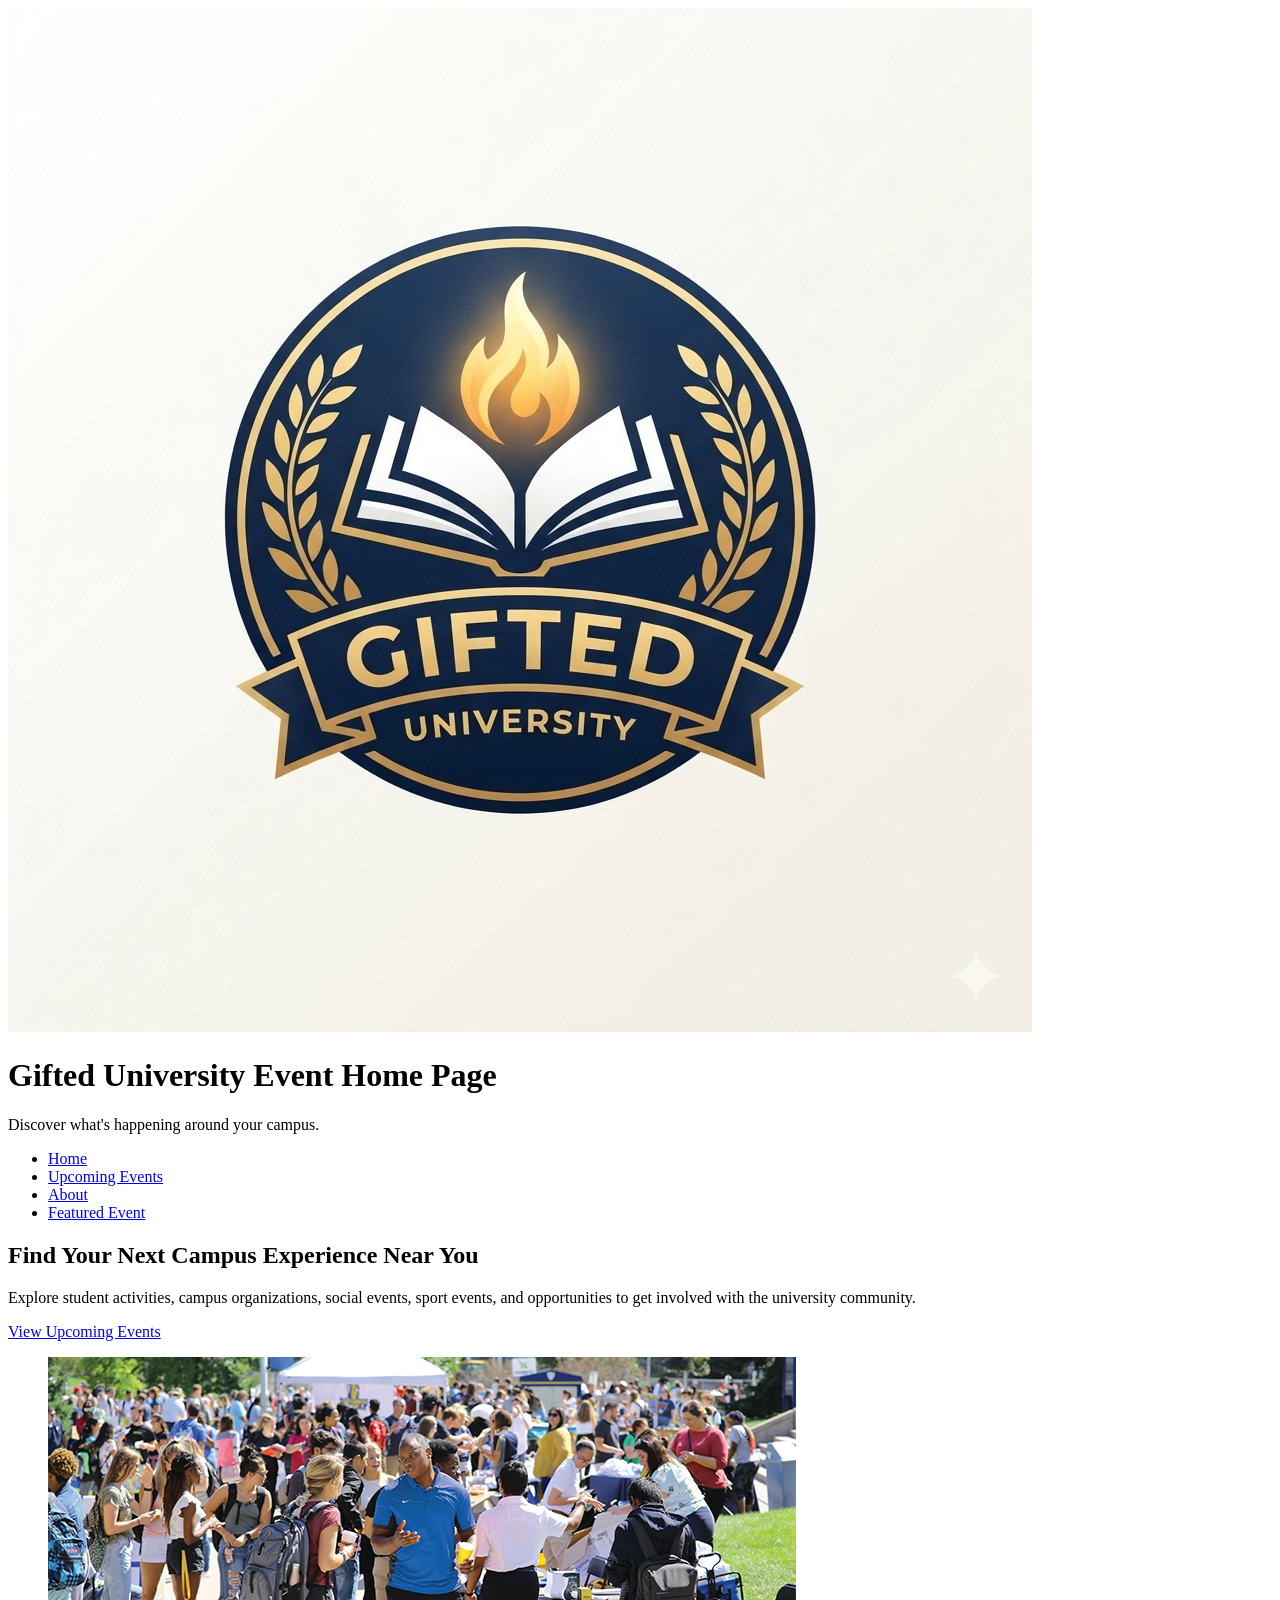
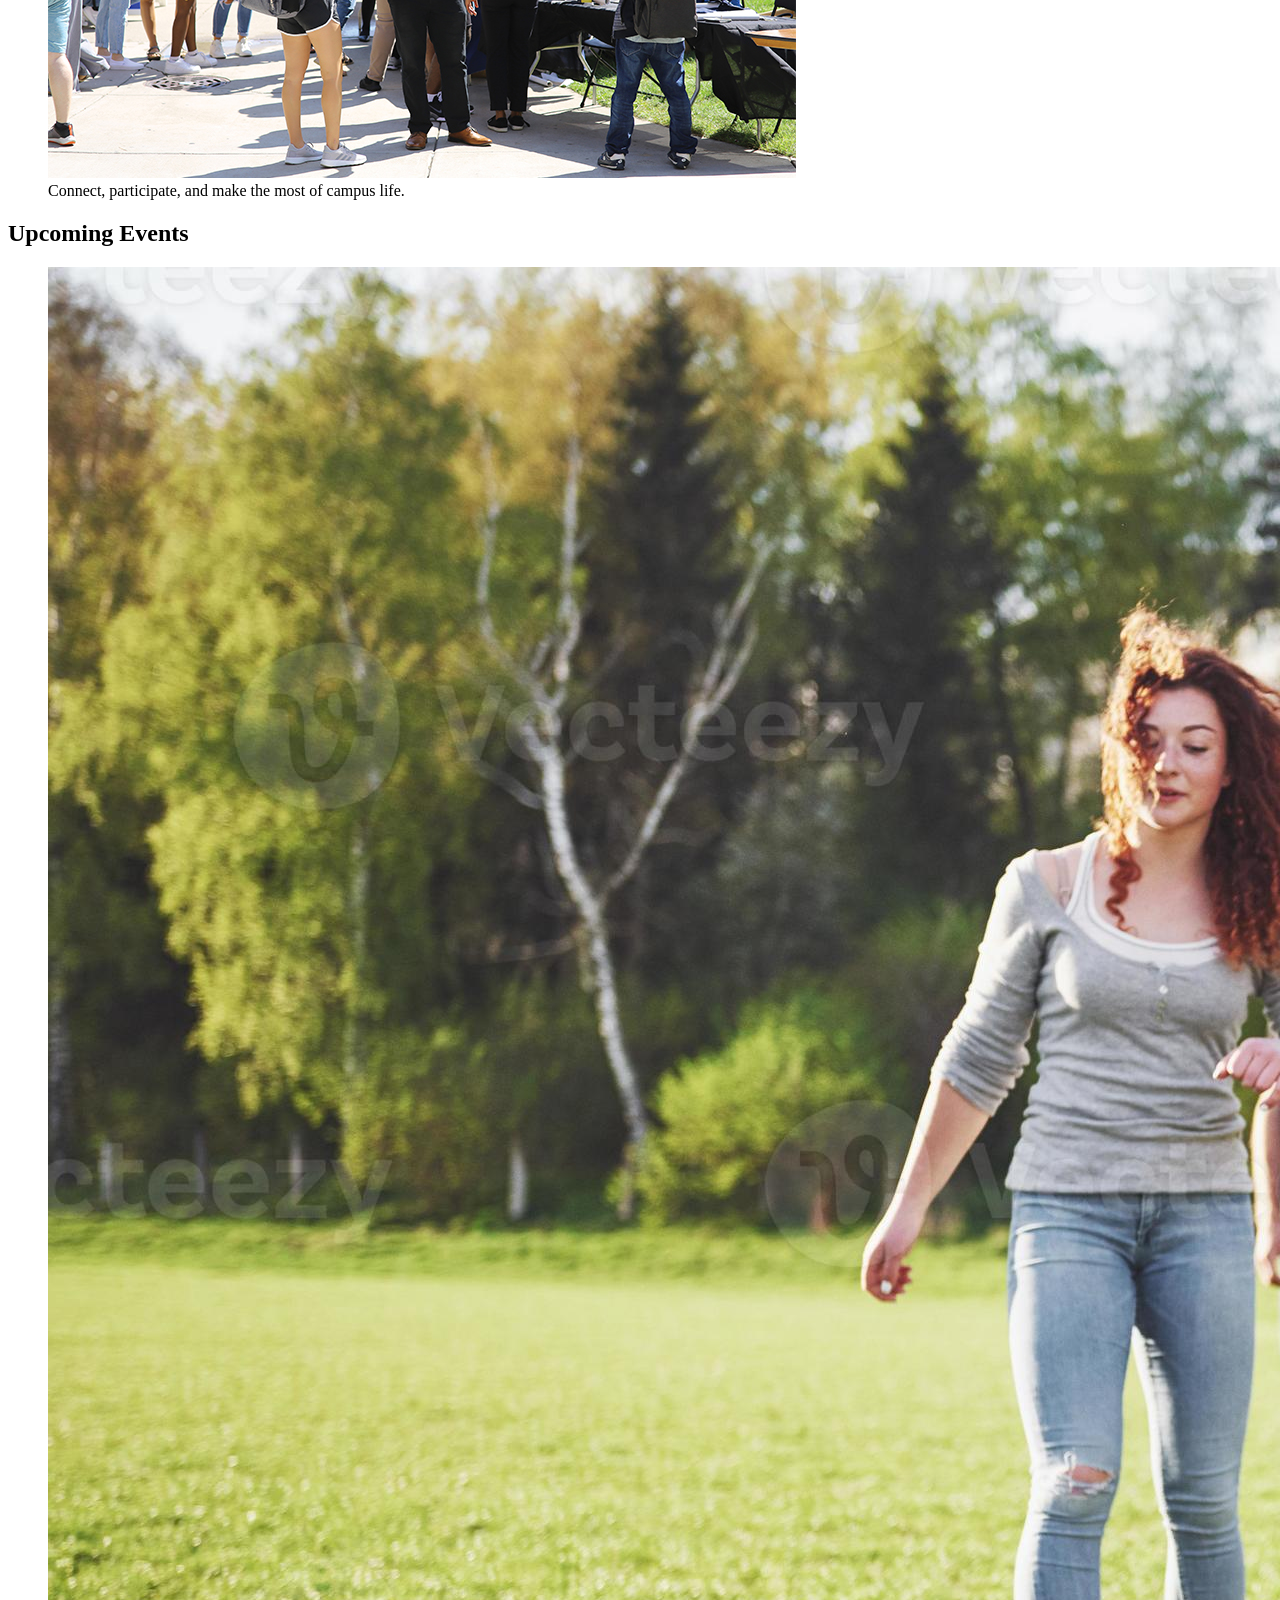
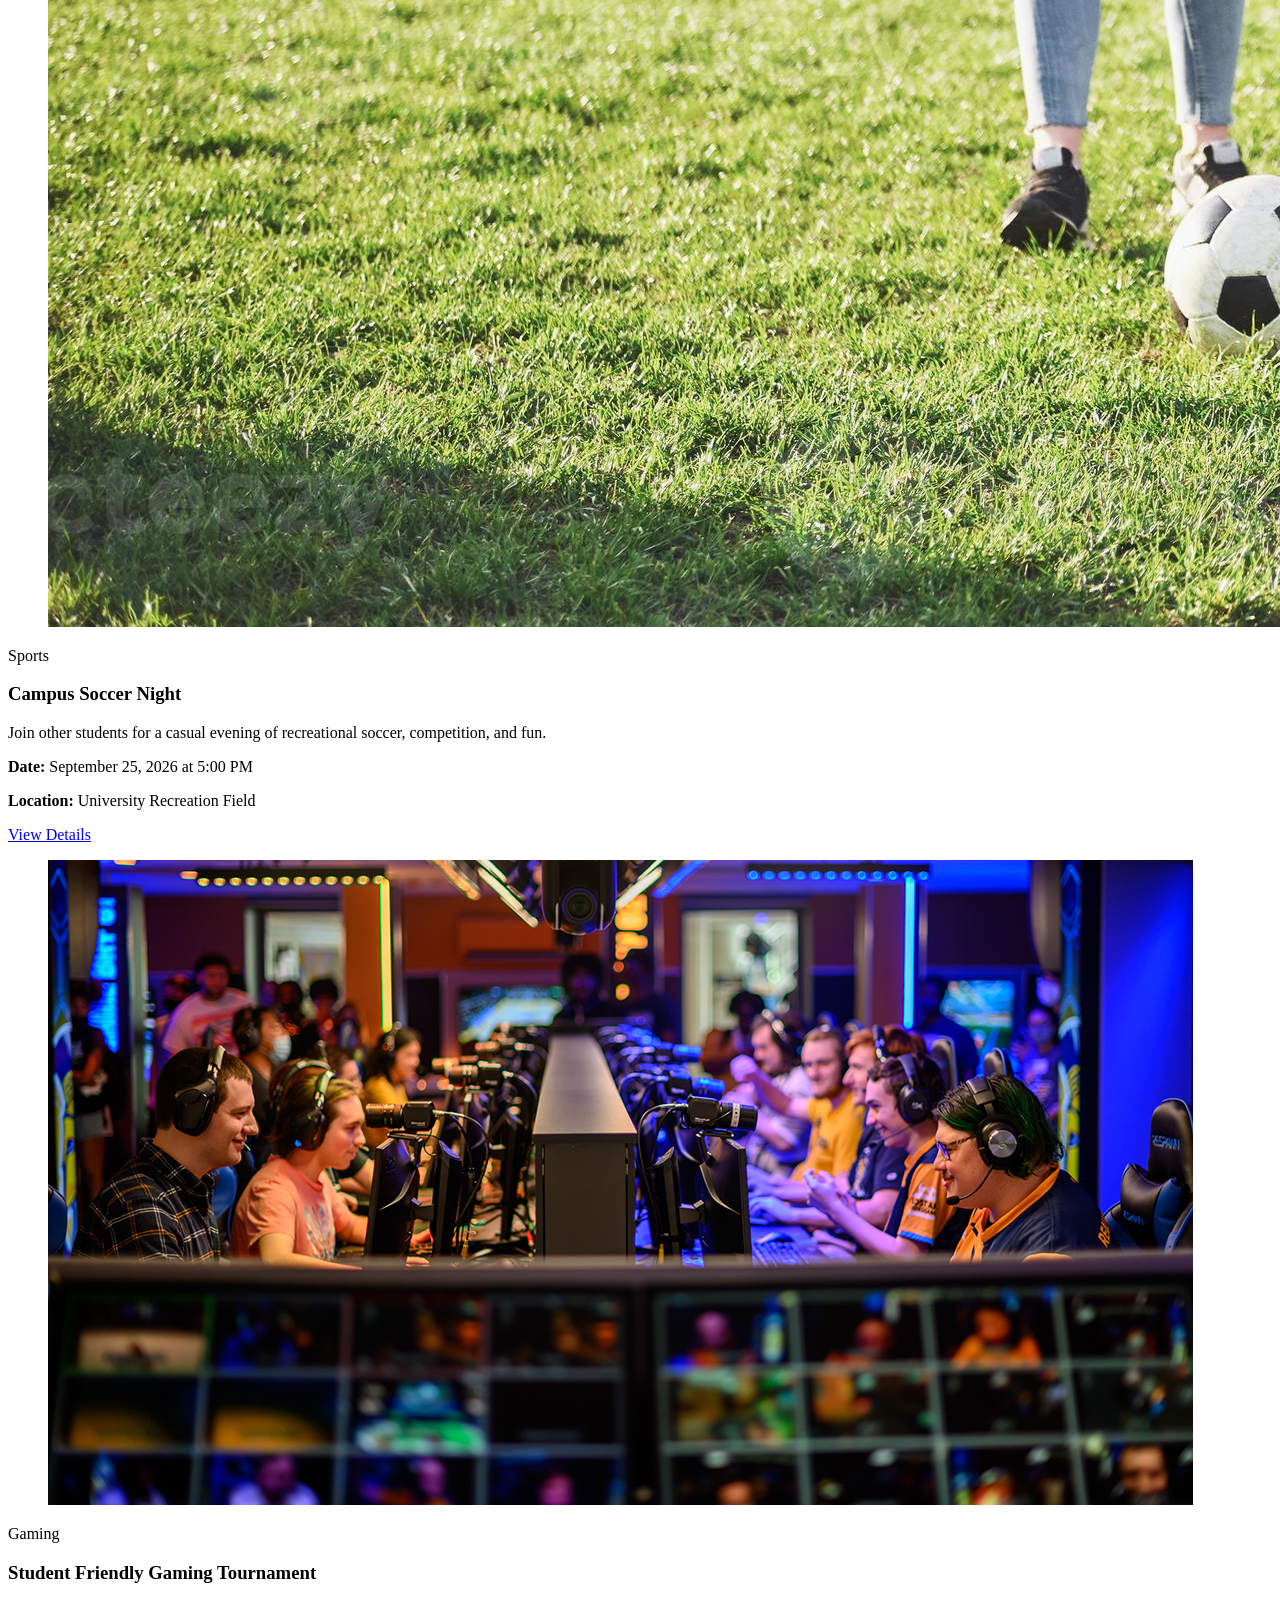
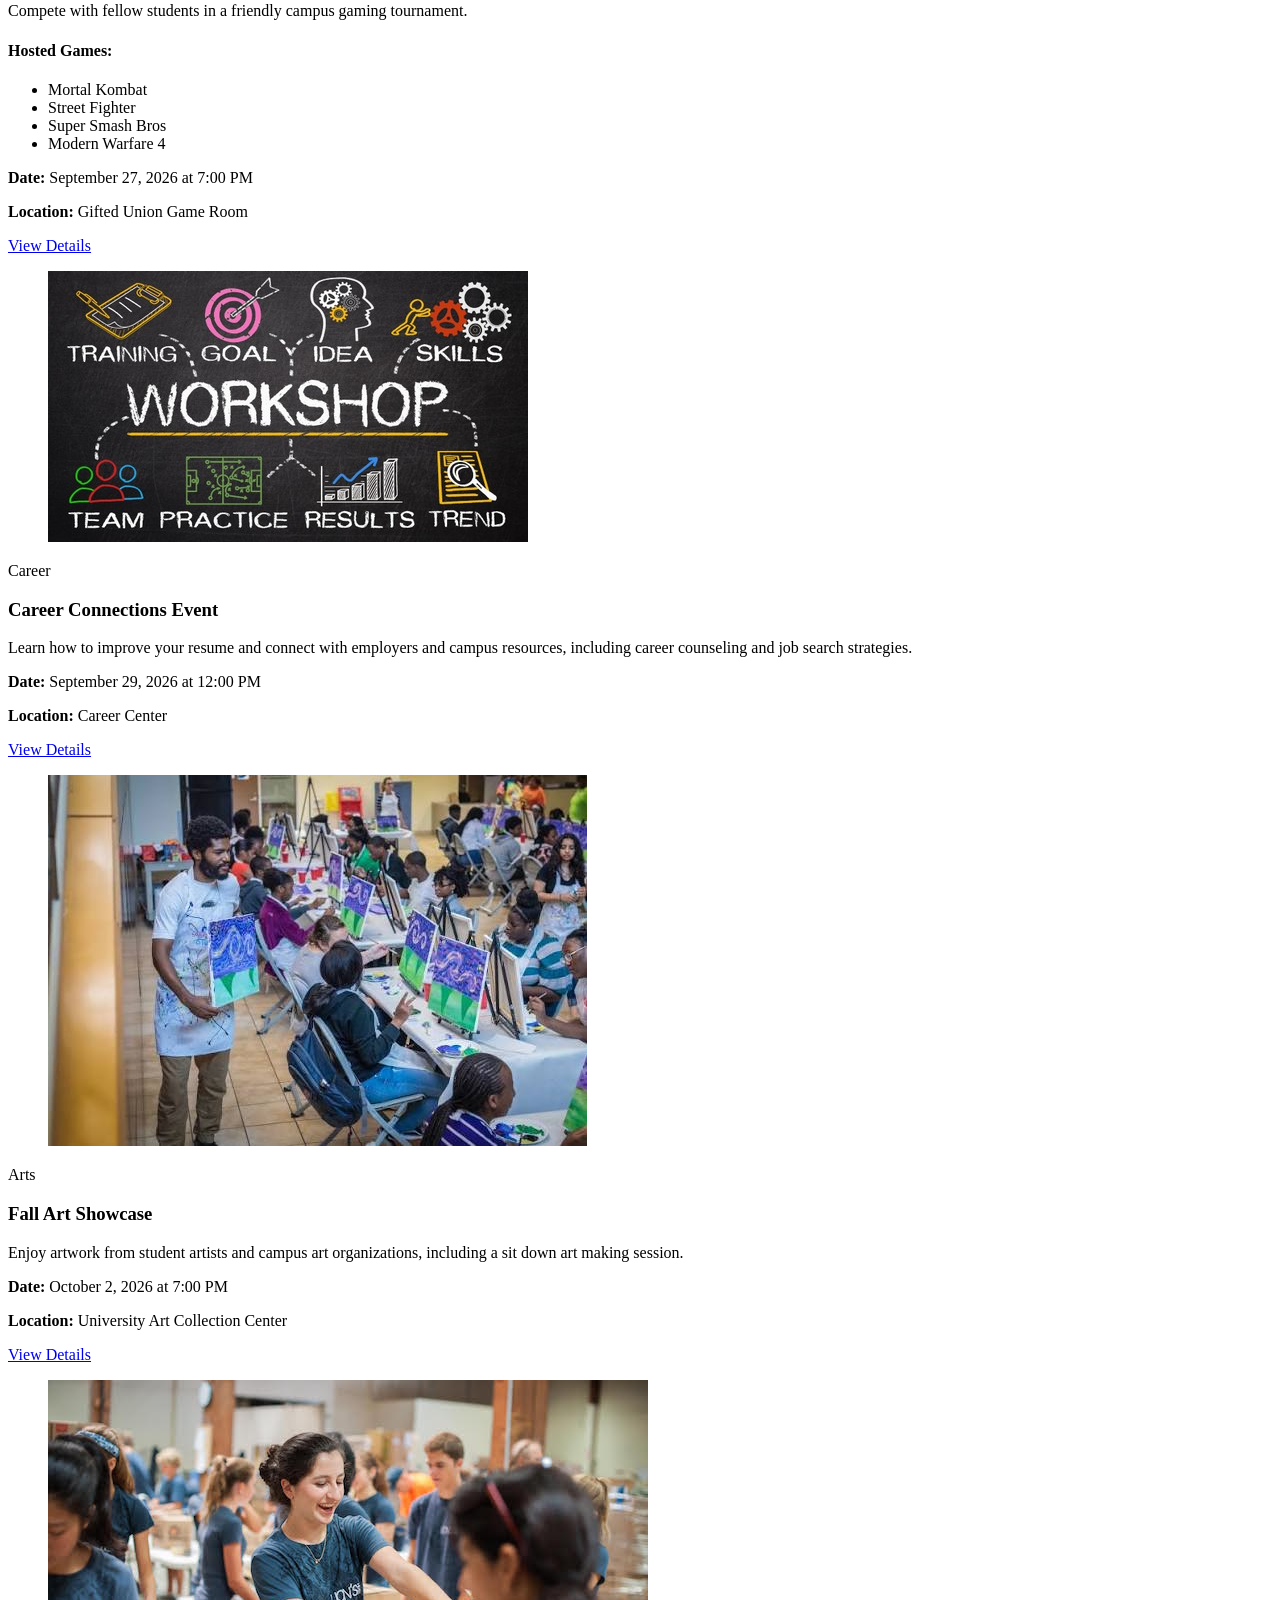
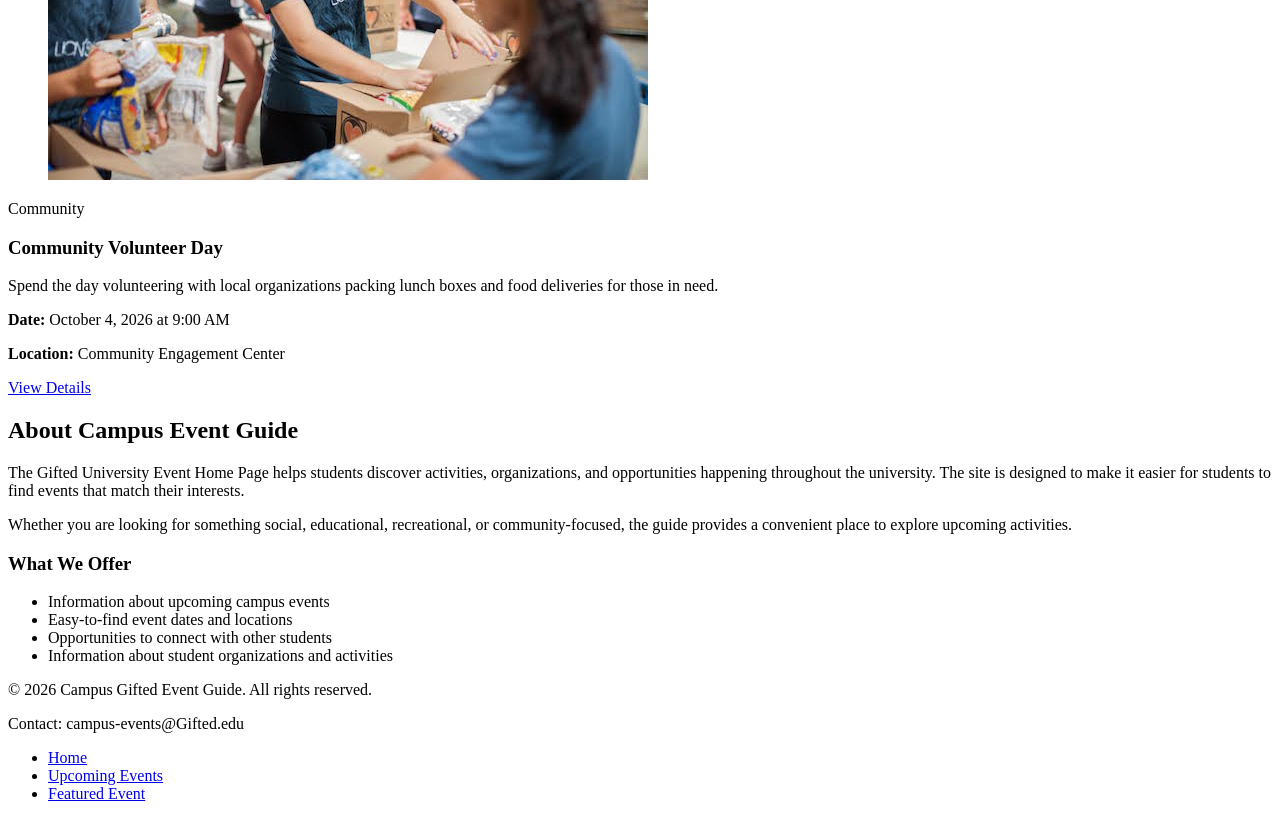
==== index.html @ 8188c454 "Worked out the homepage to include all necessary required criteria as the rubric indicated without c" ====
<!DOCTYPE html>

<html lang="en">

<head>
    <meta charset="UTF-8">
    <meta name="viewport" content="width=device-width, initial-scale=1.0">
    <title>Gifted University Event Home Page</title>
    <link rel="stylesheet" href="css/styles.css">
    <!-- Favicon -->
    <link rel="icon" href="images/download.jpg" type="image/x-icon">
</head>

<body>

    <header>
        <img src="images/download.jpg" alt="Gifted University Logo" class="logo">
        <h1>Gifted University Event Home Page</h1>
        <p>Discover what's happening around your campus.</p>

        <nav>
            <ul>
                <li><a href="index.html">Home</a></li>
                <li><a href="#upcoming-events">Upcoming Events</a></li>
                <li><a href="#about">About</a></li>
                <li><a href="events.html">Featured Event</a></li>
            </ul>
        </nav>
    </header>

    <main>
        <section class="hero">
            <div class="hero-content">
                <h2>Find Your Next Campus Experience Near You</h2>
                <p>
                    Explore student activities, campus organizations, social
                    events, sport events, and opportunities to get involved with the university
                    community.
                </p>

                <a class="button" href="#upcoming-events">
                    View Upcoming Events
                </a>
            </div>

            <figure>
                <img src="images/students_participating.jpg" alt="Students participating in a campus event">
                <figcaption>Connect, participate, and make the most of campus life.</figcaption>
            </figure>
        </section>


        <section id="upcoming-events">
            <h2>Upcoming Events</h2>

            <div class="event-grid">

                <article class="event-card">
                    <figure>
                        <img src="images/students_playing_soccer.jpg" alt="Students playing soccer on campus">
                    </figure>

                    <p class="category">Sports</p>
                    <h3>Campus Soccer Night</h3>

                    <p>
                        Join other students for a casual evening of recreational soccer,
                        competition, and fun.
                    </p>

                    <p>
                        <strong>Date:</strong>
                        <time datetime="2026-09-25T18:00">September 25, 2026 at 5:00 PM</time>
                    </p>

                    <p><strong>Location:</strong> University Recreation Field</p>

                    <a href="events.html">View Details</a>
                </article>


                <article class="event-card">
                    <figure>
                        <img src="images/college_gaming.jpg"
                            alt="Students playing video games at a campus gaming event">
                    </figure>

                    <p class="category">Gaming</p>
                    <h3>Student Friendly Gaming Tournament</h3>

                    <p>
                        Compete with fellow students in a friendly campus
                        gaming tournament.
                    </p>

                    <h4>Hosted Games:</h4>

                    <ul>
                        <li>Mortal Kombat</li>
                        <li>Street Fighter</li>
                        <li>Super Smash Bros</li>
                        <li>Modern Warfare 4</li>
                    </ul>

                    <p>
                        <strong>Date:</strong>
                        <time datetime="2026-09-27T15:00">September 27, 2026 at 7:00 PM</time>
                    </p>

                    <p><strong>Location:</strong> Gifted Union Game Room</p>

                    <a href="events.html">View Details</a>
                </article>


                <article class="event-card">
                    <figure>
                        <img src="images/career_event.jpg" alt="Students attending a career development event">
                    </figure>

                    <p class="category">Career</p>
                    <h3>Career Connections Event</h3>

                    <p>
                        Learn how to improve your resume and connect with
                        employers and campus resources, including career counseling and job search strategies.
                    </p>

                    <p>
                        <strong>Date:</strong>
                        <time datetime="2026-09-29T12:00">September 29, 2026 at 12:00 PM</time>
                    </p>

                    <p><strong>Location:</strong> Career Center</p>

                    <a href="events.html">View Details</a>
                </article>


                <article class="event-card">
                    <figure>
                        <img src="images/students_painting.jpg"
                            alt="Students drawing and painting at a campus art showcase">
                    </figure>

                    <p class="category">Arts</p>
                    <h3>Fall Art Showcase</h3>

                    <p>
                        Enjoy artwork from student artists and
                        campus art organizations, including a sit down art making session.
                    </p>

                    <p>
                        <strong>Date:</strong>
                        <time datetime="2026-10-02T19:00">October 2, 2026 at 7:00 PM</time>
                    </p>

                    <p><strong>Location:</strong> University Art Collection Center</p>

                    <a href="events.html">View Details</a>
                </article>


                <article class="event-card">
                    <figure>
                        <img src="images/college_volunteer.png"
                            alt="Students volunteering together at a community event">
                    </figure>

                    <p class="category">Community</p>
                    <h3>Community Volunteer Day</h3>

                    <p>
                        Spend the day volunteering with local organizations
                        packing lunch boxes and food deliveries for those in need.
                    </p>

                    <p>
                        <strong>Date:</strong>
                        <time datetime="2026-10-04T09:00">October 4, 2026 at 9:00 AM</time>
                    </p>

                    <p><strong>Location:</strong> Community Engagement Center</p>

                    <a href="events.html">View Details</a>
                </article>

            </div>
        </section>


        <section id="about">
            <h2>About Campus Event Guide</h2>

            <p>
                The Gifted University Event Home Page helps students discover activities,
                organizations, and opportunities happening throughout the
                university. The site is designed to make it easier for students
                to find events that match their interests.
            </p>

            <p>
                Whether you are looking for something social, educational,
                recreational, or community-focused, the guide provides a
                convenient place to explore upcoming activities.
            </p>

            <h3>What We Offer</h3>

            <ul>
                <li>Information about upcoming campus events</li>
                <li>Easy-to-find event dates and locations</li>
                <li>Opportunities to connect with other students</li>
                <li>Information about student organizations and activities</li>
            </ul>
        </section>

    </main>


    <footer>
        <p>&copy; 2026 Campus Gifted Event Guide. All rights reserved.</p>
        <p>Contact: campus-events@Gifted.edu</p>

        <nav>
            <ul>
                <li><a href="index.html">Home</a></li>
                <li><a href="#upcoming-events">Upcoming Events</a></li>
                <li><a href="events.html">Featured Event</a></li>
            </ul>
        </nav>
    </footer>

</body>

</html>
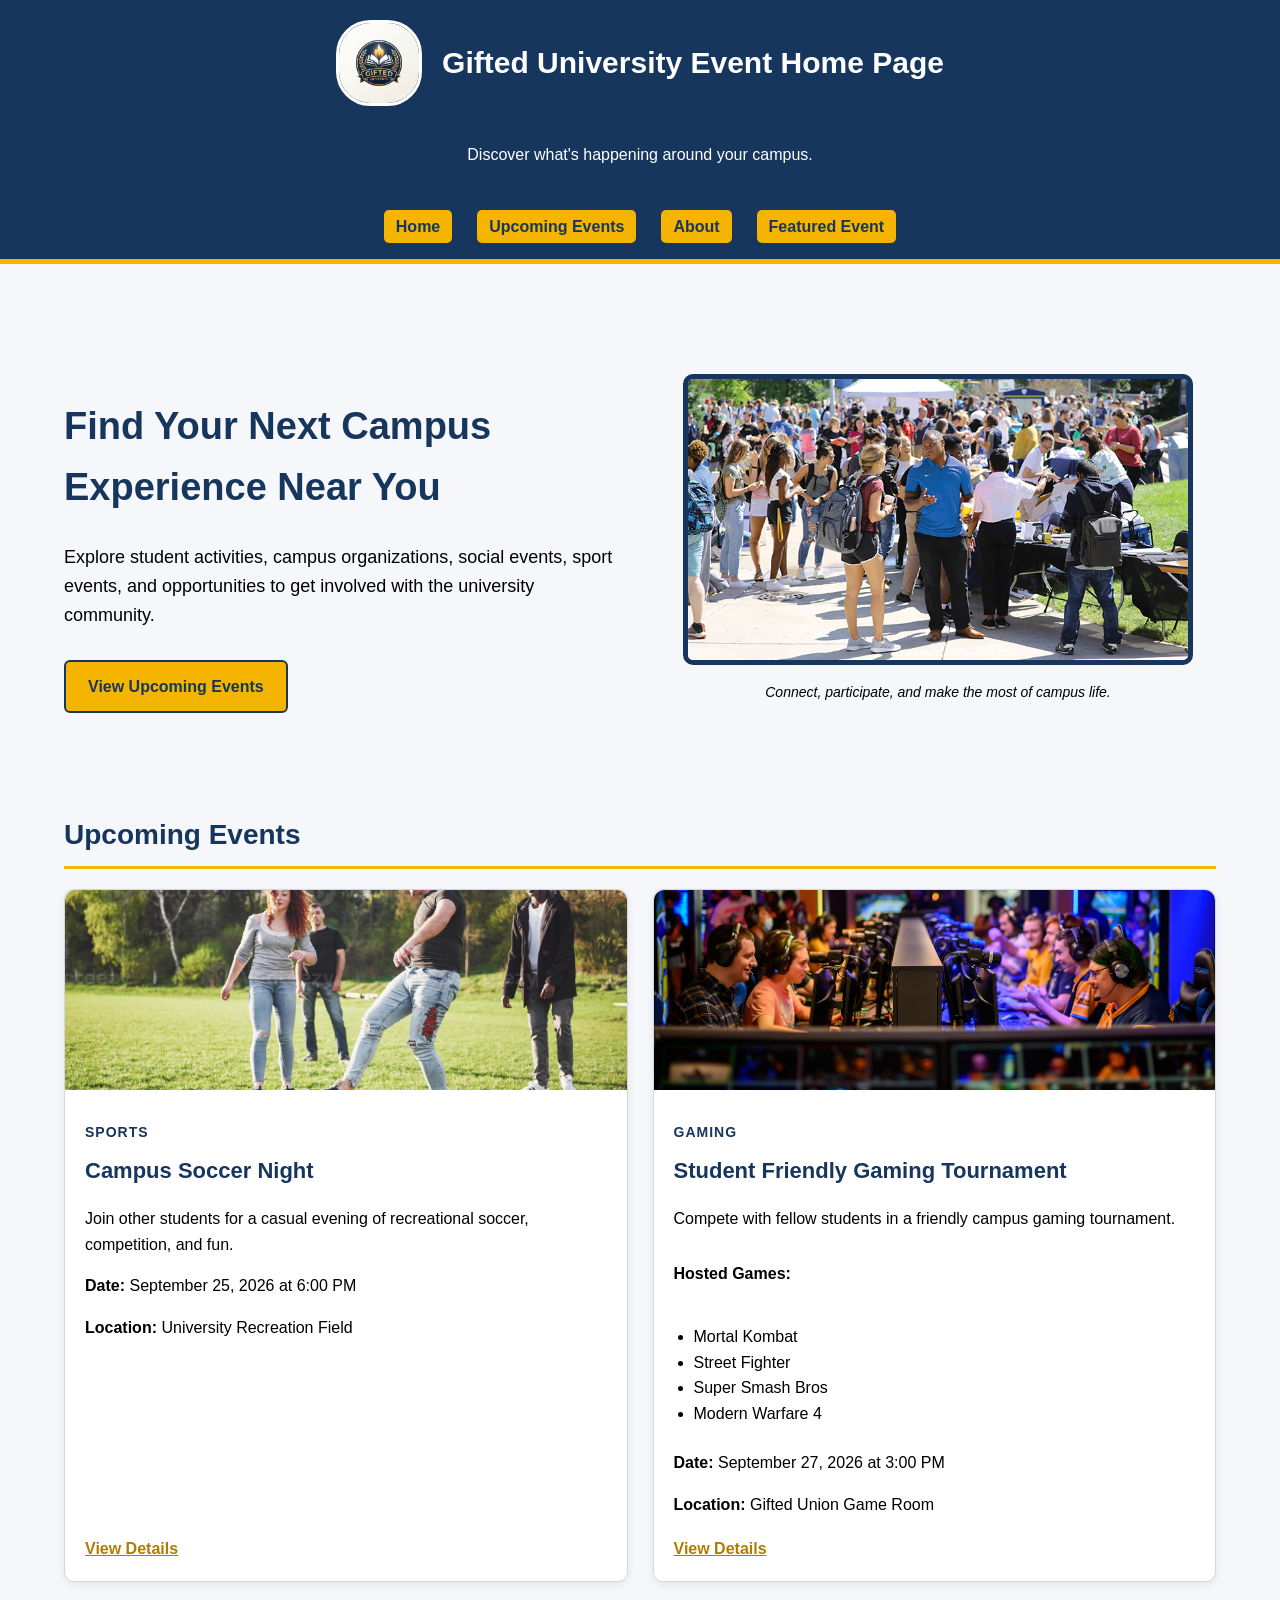
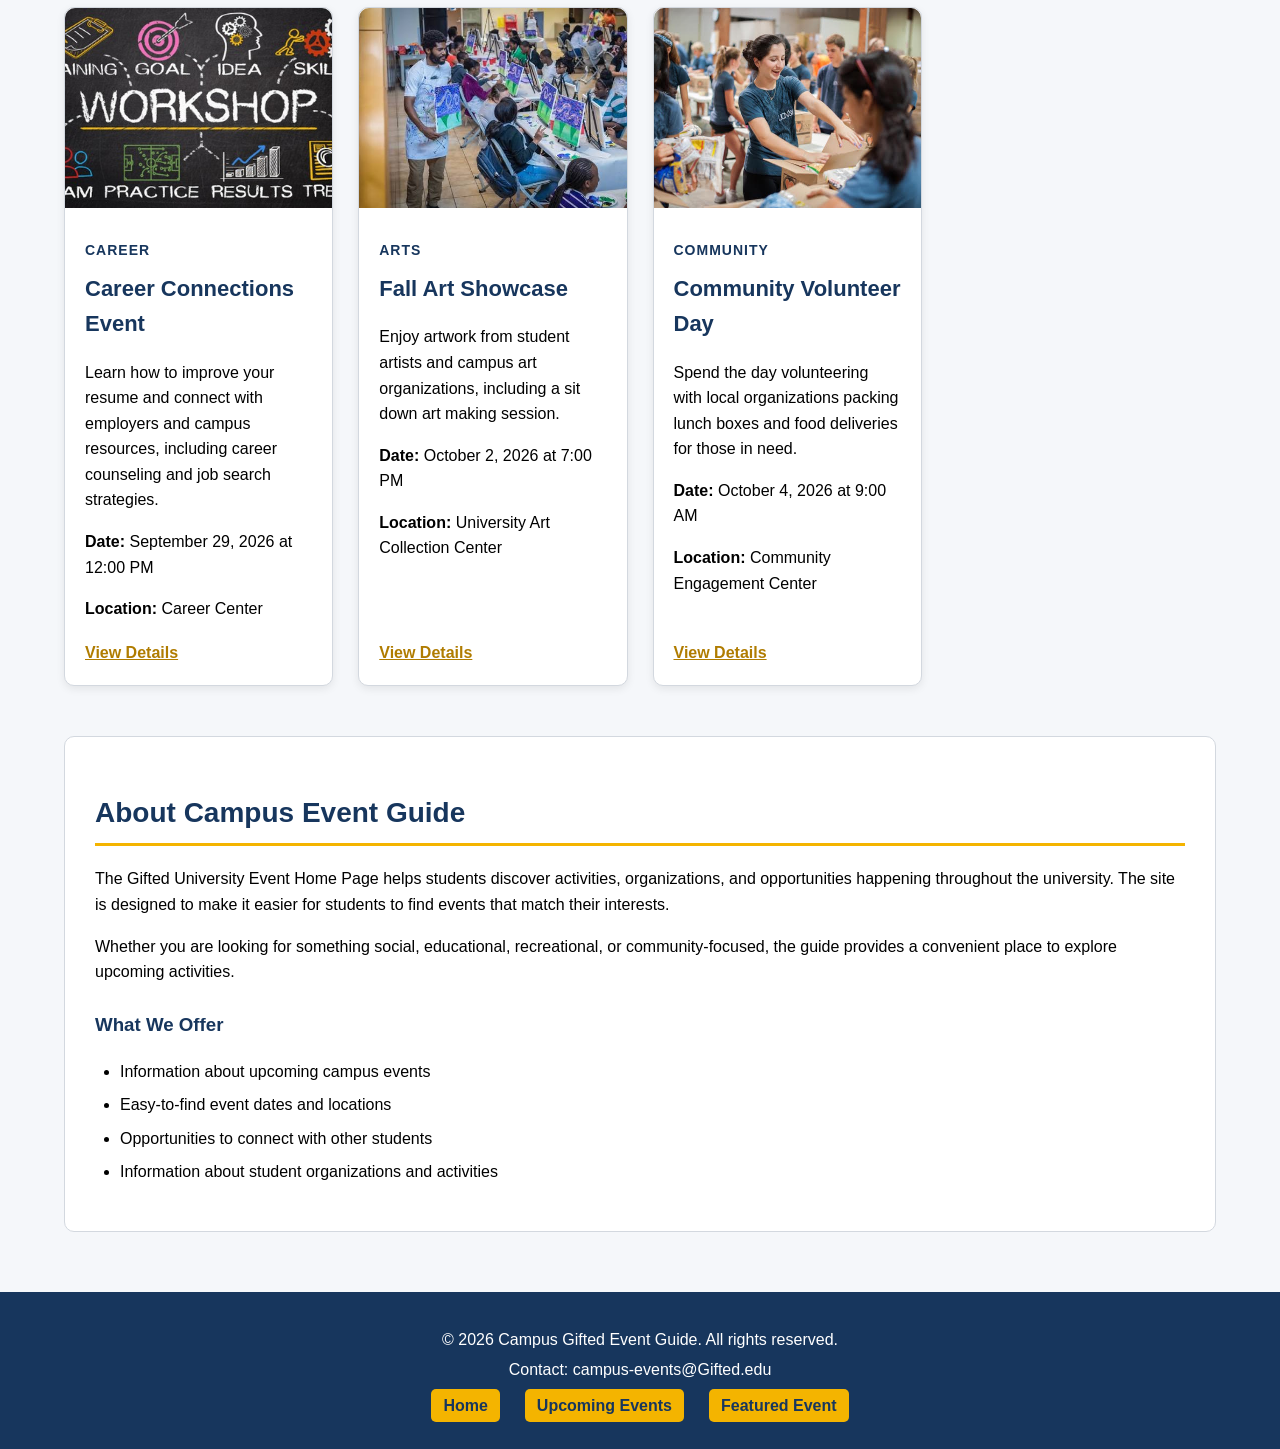
==== commit 00cf42cf: "fixed some things in both my index and events html file page and also went back and fixed some css r" ====
--- a/index.html
+++ b/index.html
@@ -1,6 +1,15 @@
 <!DOCTYPE html>
 
 <html lang="en">
+
+<!--
+    Name: Juan Jimenez-Mora
+    Date: 09.18.2026
+    CSC 372-01
+
+    This is the home page for the Gifted University Campus Event Guide.
+    It helps students discover upcoming campus activities and events.
+-->
 
 <head>
     <meta charset="UTF-8">
@@ -70,7 +79,7 @@
 
                     <p>
                         <strong>Date:</strong>
-                        <time datetime="2026-09-25T18:00">September 25, 2026 at 5:00 PM</time>
+                        <time datetime="2026-09-25T18:00">September 25, 2026 at 6:00 PM</time>
                     </p>
 
                     <p><strong>Location:</strong> University Recreation Field</p>
@@ -104,7 +113,7 @@
 
                     <p>
                         <strong>Date:</strong>
-                        <time datetime="2026-09-27T15:00">September 27, 2026 at 7:00 PM</time>
+                        <time datetime="2026-09-27T15:00">September 27, 2026 at 3:00 PM</time>
                     </p>
 
                     <p><strong>Location:</strong> Gifted Union Game Room</p>
--- a/css/styles.css
+++ b/css/styles.css
@@ -0,0 +1,576 @@
+/*
+    Name: Juan Jimenez-Mora
+    Date: 09.18.2026
+    CSC 372-01
+
+    This stylesheet controls the layout, appearance, and responsive design
+    for the Gifted University Campus Event Guide.
+*/
+
+body {
+    margin: 0;
+    padding: 0;
+    background-color: #f5f7fa;
+    font-family: Arial, Helvetica, sans-serif;
+    line-height: 1.6;
+}
+
+img {
+    max-width: 100%;
+    height: auto;
+}
+
+/* header */
+header {
+    background-color: #17365d;
+    color: white;
+    padding: 20px 40px;
+    border-bottom: 5px solid #f4b400;
+
+    display: flex;
+    align-items: center;
+    justify-content: center;
+    gap: 20px;
+    flex-wrap: wrap;
+}
+
+header h1 {
+    margin: 0;
+    font-size: 30px;
+}
+
+header p {
+    width: 100%;
+    text-align: center;
+    flex-basis: 100%;
+}
+
+header nav {
+    width: 100%;
+}
+
+.logo {
+    width: 80px;
+    height: 80px;
+    object-fit: cover;
+    border-radius: 40%;
+    border: 3px solid white;
+}
+
+/* navigation */
+nav {
+    width: 100%;
+}
+
+nav ul {
+    list-style: none;
+    margin: 10px 0 0;
+    padding: 0;
+
+    display: flex;
+    justify-content: center;
+    align-items: center;
+    gap: 25px;
+    flex-wrap: wrap;
+}
+
+nav li {
+    margin: 0;
+}
+
+nav a {
+    text-decoration: none;
+    font-weight: bold;
+    padding: 8px 12px;
+    border-radius: 5px;
+    background-color: #f4b400;
+    color: #17365d;
+}
+
+/* main content */
+main {
+    width: 90%;
+    max-width: 1200px;
+    margin: 0 auto;
+}
+
+section {
+    margin: 50px 0;
+}
+
+section h2 {
+    color: #17365d;
+    font-size: 28px;
+    margin-bottom: 20px;
+    border-bottom: 3px solid #f4b400;
+    padding-bottom: 8px;
+}
+
+/* hero section */
+.hero {
+    display: flex;
+    justify-content: space-between;
+    align-items: center;
+    gap: 40px;
+    padding: 50px 0;
+}
+
+.hero-content {
+    flex: 1;
+}
+
+.hero-content h2 {
+    font-size: 38px;
+    color: #17365d;
+    border-bottom: none;
+    margin-bottom: 15px;
+}
+
+.hero-content p {
+    font-size: 18px;
+    margin-bottom: 30px;
+}
+
+.hero figure {
+    flex: 1;
+    margin: 0;
+    text-align: center;
+}
+
+.hero figure img {
+    width: 100%;
+    max-width: 500px;
+    border: 5px solid #17365d;
+    border-radius: 10px;
+}
+
+.hero figcaption {
+    margin-top: 8px;
+    font-size: 14px;
+    font-style: italic;
+}
+
+/* buttons */
+.button {
+    display: inline-block;
+    text-decoration: none;
+    padding: 12px 22px;
+    border: 2px solid #17365d;
+    border-radius: 6px;
+    font-weight: bold;
+    background-color: #f4b400;
+    color: #17365d;
+}
+
+/* upcoming event grid */
+.event-grid {
+    display: grid;
+
+    grid-template-columns: repeat(4, 1fr);
+
+    gap: 25px;
+    align-items: stretch;
+}
+
+.event-card {
+    background-color: white;
+    padding: 20px;
+    border: 1px solid #d3d8df;
+    border-radius: 10px;
+
+    box-shadow: 0 3px 8px rgba(0, 0, 0, 0.08);
+    display: flex;
+    flex-direction: column;
+}
+
+.event-card:nth-child(1),
+.event-card:nth-child(2) {
+    grid-column: span 2;
+}
+
+.event-card:nth-child(n+3) {
+    grid-column: span 1;
+}
+
+.event-card figure {
+    margin: -20px -20px 15px;
+}
+
+.event-card figure img {
+    width: 100%;
+    height: 200px;
+    object-fit: cover;
+    border-radius: 10px 10px 0 0;
+}
+
+.event-card .category {
+    color: #17365d;
+    font-size: 14px;
+    font-weight: bold;
+    text-transform: uppercase;
+    letter-spacing: 1px;
+    margin-bottom: 5px;
+}
+
+.event-card h3 {
+    color: #17365d;
+    margin: 5px 0 10px;
+    font-size: 22px;
+}
+
+.event-card p {
+    margin: 8px 0;
+}
+
+.event-card ul {
+    padding-left: 20px;
+}
+
+.event-card a {
+    display: inline-block;
+    margin-top: auto;
+    padding-top: 10px;
+    color: #b07c00;
+    font-weight: bold;
+    text-decoration: underline;
+}
+
+/* about section */
+#about {
+    background-color: white;
+    padding: 30px;
+    border: 1px solid #d3d8df;
+    border-radius: 10px;
+}
+
+#about h3 {
+    color: #17365d;
+    margin-top: 25px;
+}
+
+#about ul {
+    padding-left: 25px;
+}
+
+#about li {
+    margin-bottom: 8px;
+}
+
+/* footer */
+footer {
+    background-color: #17365d;
+    color: white;
+    text-align: center;
+    padding: 30px 20px;
+    margin-top: 60px;
+}
+
+footer p {
+    margin: 5px 0;
+}
+
+footer nav ul {
+    justify-content: center;
+}
+
+footer nav a {
+    color: #17365d;
+}
+
+@media (max-width: 900px) {
+
+    header {
+        justify-content: center;
+        text-align: center;
+    }
+
+    .hero {
+        gap: 25px;
+    }
+
+    .event-grid {
+        grid-template-columns: repeat(2, 1fr);
+    }
+
+    .event-card:nth-child(1),
+    .event-card:nth-child(2),
+    .event-card:nth-child(n+3) {
+        grid-column: span 1;
+    }
+
+}
+
+/* ------------------------------
+Small Screens
+------------------------------ */
+
+@media (max-width: 600px) {
+
+    header {
+        padding: 20px;
+    }
+
+    header h1 {
+        font-size: 24px;
+    }
+
+    .logo {
+        width: 65px;
+        height: 65px;
+    }
+
+    nav ul {
+        flex-direction: column;
+        gap: 10px;
+    }
+
+    nav a {
+        display: block;
+    }
+
+    main {
+        width: 94%;
+    }
+
+    .hero {
+        flex-direction: column;
+        text-align: center;
+    }
+
+    .hero-content h2 {
+        font-size: 30px;
+    }
+
+    .event-grid {
+        grid-template-columns: 1fr;
+    }
+
+    .event-card:nth-child(1),
+    .event-card:nth-child(2),
+    .event-card:nth-child(n+3) {
+        grid-column: span 1;
+    }
+
+    #about {
+        padding: 20px;
+    }
+
+}
+
+/* events details page */
+.event-introduction {
+    text-align: center;
+}
+
+.event-introduction h2 {
+    font-size: 40px;
+    margin-bottom: 25px;
+}
+
+.event-introduction figure {
+    margin: 0 auto 25px;
+    max-width: 900px;
+}
+
+.event-introduction figure img {
+    width: 100%;
+    max-height: 500px;
+    object-fit: cover;
+    border: 5px solid #17365d;
+    border-radius: 10px;
+}
+
+.event-introduction figcaption {
+    margin-top: 8px;
+    font-size: 14px;
+    font-style: italic;
+}
+
+.event-introduction p {
+    max-width: 900px;
+    margin: 15px auto;
+}
+
+/* main content with sidebar */
+.event-layout {
+    display: grid;
+    grid-template-columns: 2fr 1fr;
+    gap: 35px;
+    align-items: start;
+}
+
+.event-main-content {
+    background-color: white;
+    padding: 30px;
+    border: 1px solid #d3d8df;
+    border-radius: 10px;
+}
+
+.event-main-content h2 {
+    font-size: 25px;
+    margin-top: 0px;
+}
+
+.event-main-content ul {
+    padding-left: 25px;
+}
+
+.event-main-content li {
+    margin-bottom: 10px;
+}
+
+/* schedule */
+.schedule {
+    list-style: none;
+    padding-left: 0;
+}
+
+.schedule li {
+    padding: 12px;
+    margin-bottom: 8px;
+    background-color: #f5f7fa;
+    border-left: 4px solid #f4b400;
+}
+
+.schedule time {
+    font-weight: bold;
+    color: #17365d;
+}
+
+/* sidebar */
+.event-sidebar {
+    background-color: #17365d;
+    color: white;
+    padding: 25px;
+    border: 3px solid #f4b400;
+    border-radius: 10px;
+    position: sticky;
+    top: 20px;
+}
+
+.event-sidebar h2 {
+    color: white;
+    border-bottom: 2px solid #f4b400;
+    padding-bottom: 10px;
+    margin-top: 0;
+}
+
+.event-info {
+    margin-bottom: 25px;
+}
+
+.event-info p {
+    border-bottom: 1px solid rgba(255, 255, 255, 0.3);
+    padding-bottom: 12px;
+    margin-bottom: 15px;
+}
+
+.event-info strong {
+    color: #f4b400;
+}
+
+.event-sidebar .button {
+    display: block;
+    text-align: center;
+    background-color: #f4b400;
+    color: #17365d;
+    border-color: #f4b400;
+}
+
+/* related events */
+.related-events {
+    margin-top: 60px;
+}
+
+.related-event-container {
+    display: flex;
+    justify-content: space-between;
+    align-items: stretch;
+    gap: 25px;
+    flex-wrap: wrap;
+}
+
+.related-card {
+    flex: 1 1 250px;
+    background-color: white;
+    padding: 20px;
+    border: 1px solid #d3d8df;
+    border-radius: 10px;
+
+    display: flex;
+    flex-direction: column;
+}
+
+.related-card h3 {
+    color: #17365d;
+    margin-top: 0;
+}
+
+.related-card .category {
+    color: #17365d;
+    font-size: 13px;
+    font-weight: bold;
+    text-transform: uppercase;
+    letter-spacing: 1px;
+}
+
+.related-card time {
+    font-size: 14px;
+    margin-bottom: 15px;
+}
+
+.related-card a {
+    margin-top: auto;
+    color: #17365d;
+    font-weight: bold;
+}
+
+/* medium screens */
+
+@media (max-width: 900px) {
+
+    .event-layout {
+        grid-template-columns: 1fr;
+    }
+
+    .event-sidebar {
+        position: static;
+    }
+
+    .event-introduction h2 {
+        font-size: 34px;
+    }
+
+}
+
+/* ------------------------------
+Event Page Small Screens
+------------------------------ */
+
+@media (max-width: 600px) {
+
+    .event-introduction h2 {
+        font-size: 28px;
+    }
+
+    .event-introduction figure img {
+        max-height: 300px;
+    }
+
+    .event-main-content {
+        padding: 20px;
+    }
+
+    .event-sidebar {
+        padding: 20px;
+    }
+
+    .related-event-container {
+        flex-direction: column;
+    }
+
+    .related-card {
+        flex-basis: 100%;
+    }
+
+}
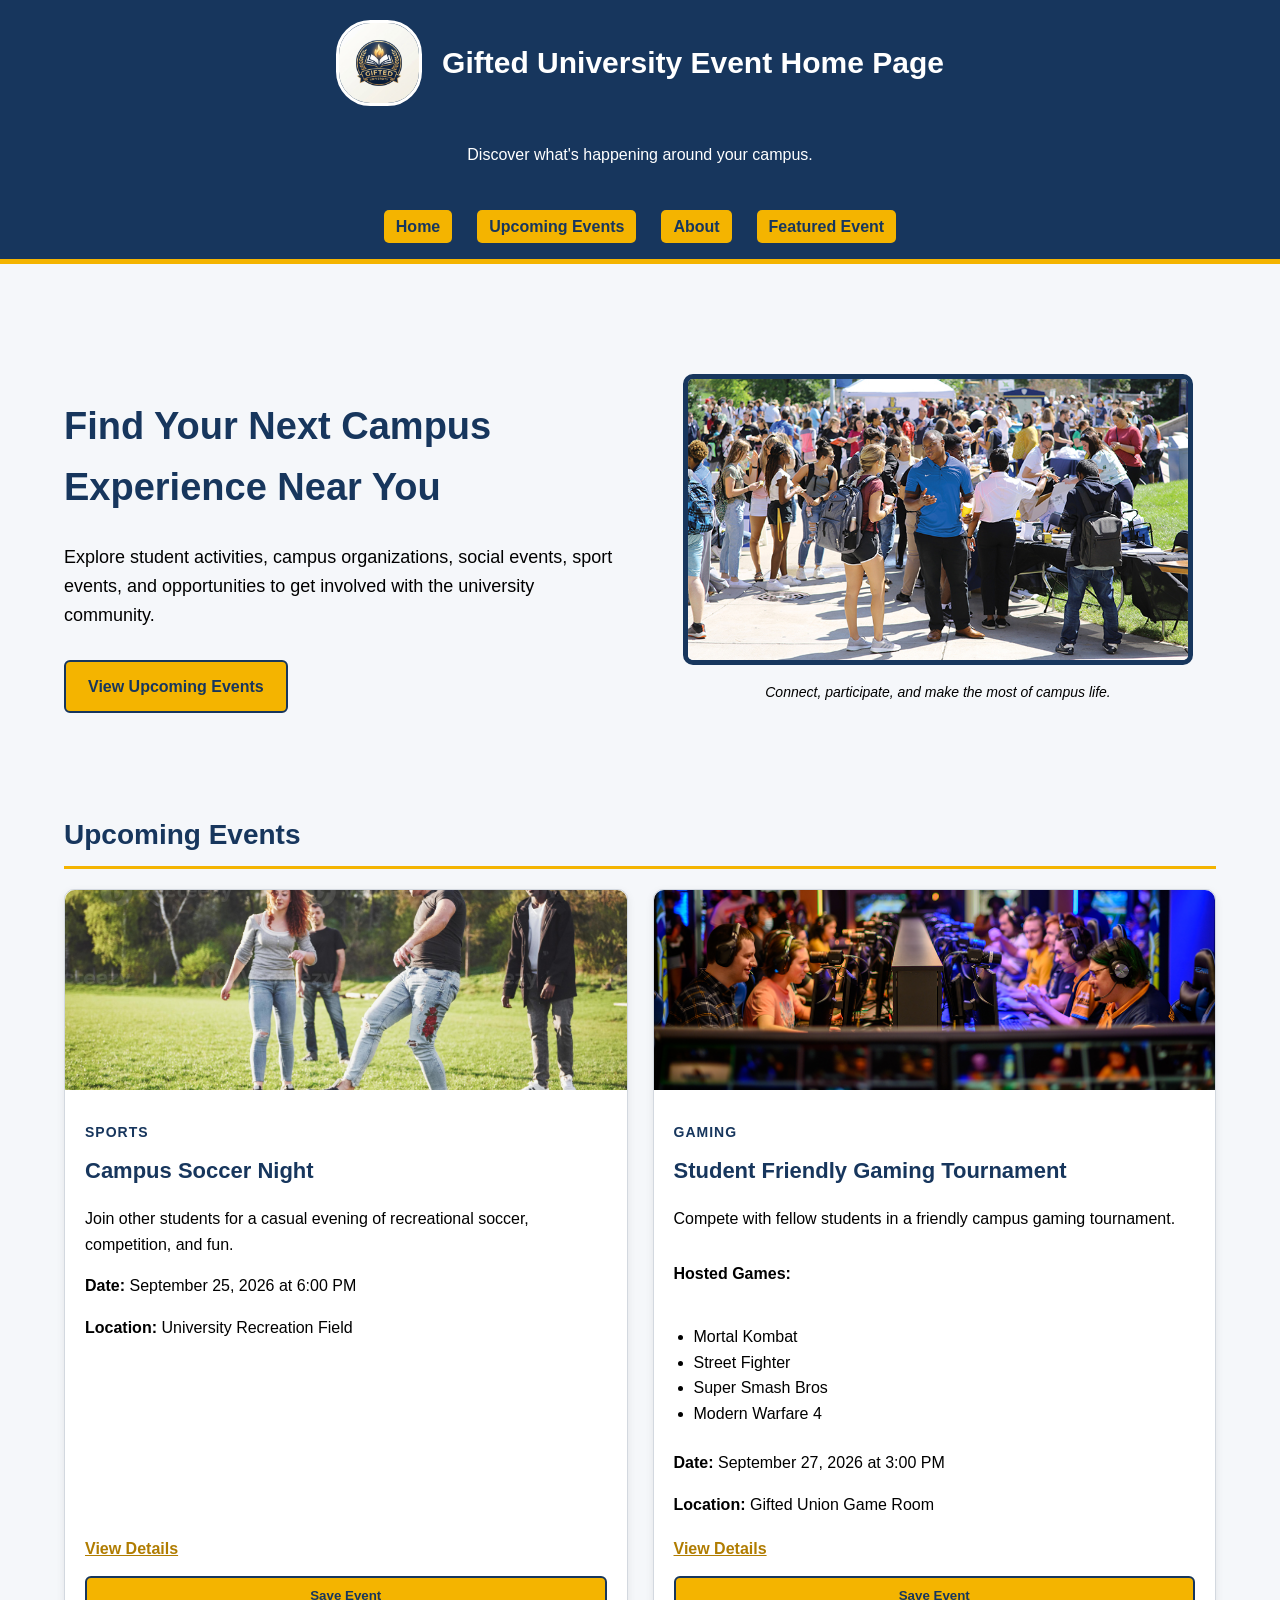
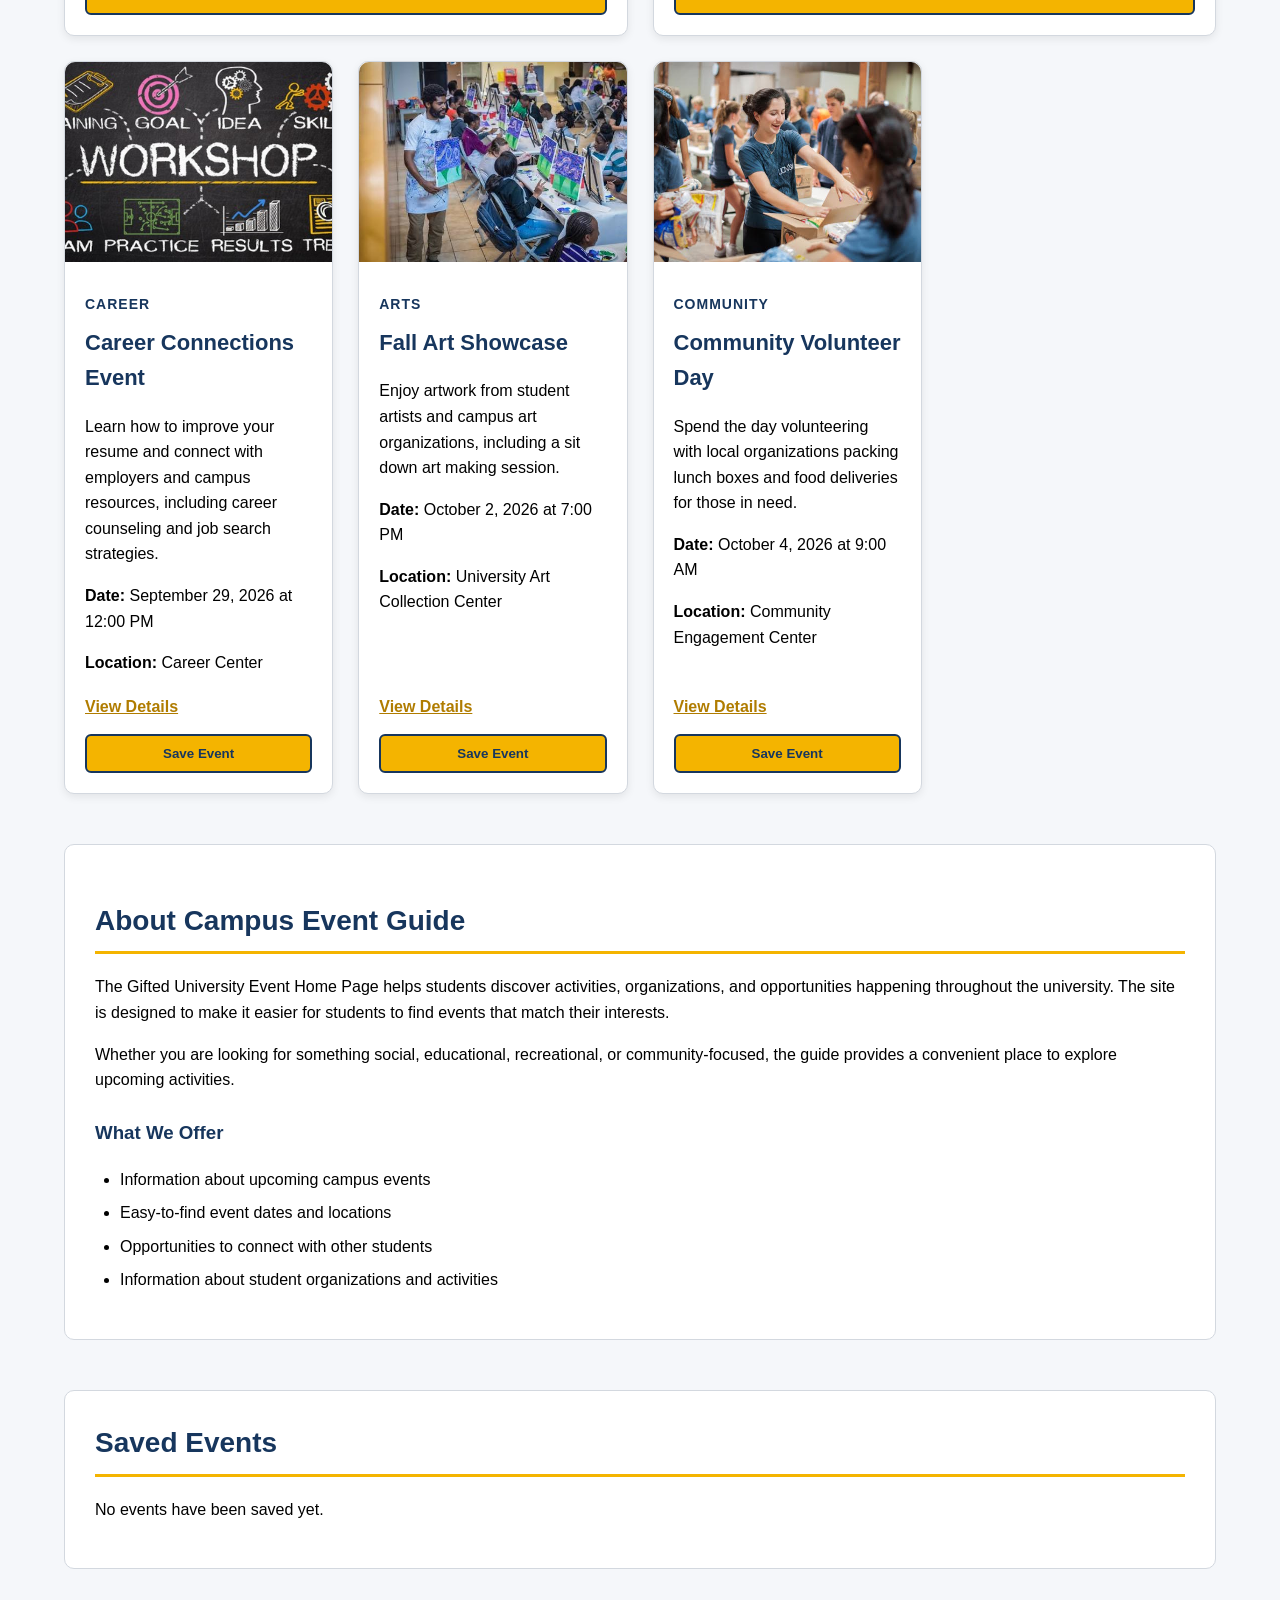
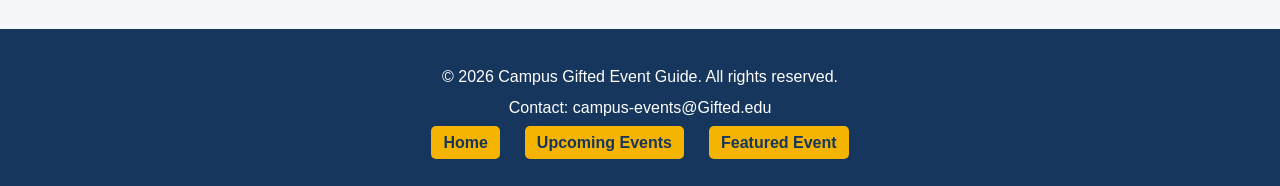
==== commit f08fa2e2: "Added right linkage to the script file and met all the requirements for the functionality for a save" ====
--- a/index.html
+++ b/index.html
@@ -18,6 +18,7 @@
     <link rel="stylesheet" href="css/styles.css">
     <!-- Favicon -->
     <link rel="icon" href="images/download.jpg" type="image/x-icon">
+    <script src="script.js" defer></script>
 </head>
 
 <body>
--- a/css/styles.css
+++ b/css/styles.css
@@ -573,4 +573,62 @@
         flex-basis: 100%;
     }
 
+}
+
+/* saved events */
+#saved-events {
+    background-color: white;
+    padding: 30px;
+    border: 1px solid #d3d8df;
+    border-radius: 10px;
+}
+
+#saved-events h2 {
+    margin-top: 0;
+}
+
+#saved-events-list {
+    padding-left: 25px;
+}
+
+.saved-event-item {
+    margin-bottom: 15px;
+    padding: 12px;
+    border-left: 4px solid #f4b400;
+    background-color: #f5f7fa;
+}
+
+.saved-event-item strong {
+    display: block;
+    color: #17365d;
+}
+
+.saved-event-item span {
+    display: block;
+    margin-top: 4px;
+}
+
+.hidden {
+    display: none;
+}
+
+/* saved event card */
+.event-card.saved-event {
+    border: 3px solid #f4b400;
+    background-color: #fff9e6;
+}
+
+.save-event-button {
+    margin-top: 15px;
+    padding: 10px 15px;
+    border: 2px solid #17365d;
+    border-radius: 6px;
+    background-color: #f4b400;
+    color: #17365d;
+    font-weight: bold;
+    cursor: pointer;
+}
+
+.save-event-button:hover {
+    opacity: 0.85;
 }
